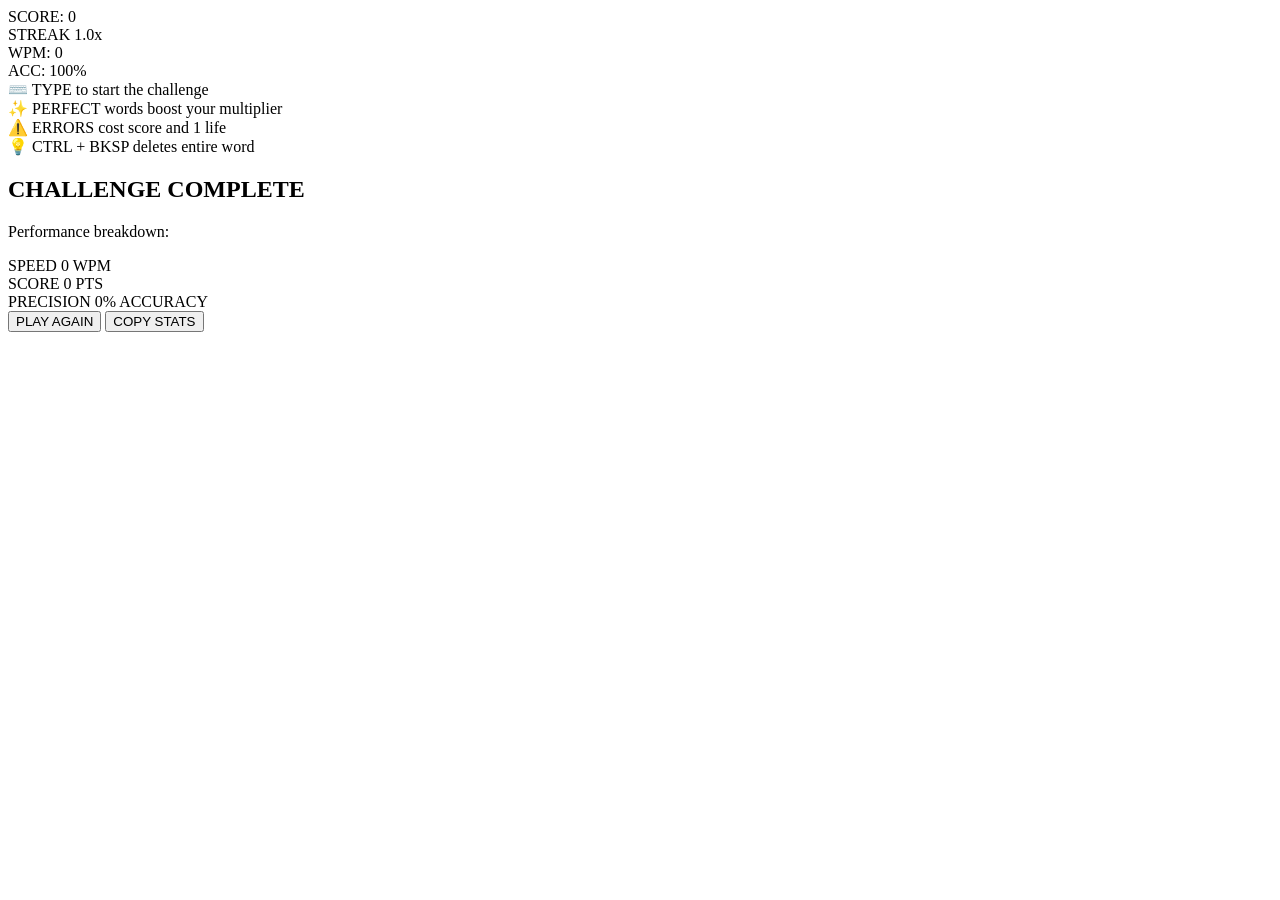
==== public/index.html @ fdff9e96 "Rename index.html to index.html" ====
<!doctypehtml><html lang=en><meta charset=UTF-8><meta content="width=device-width,initial-scale=1,maximum-scale=1,user-scalable=no"name=viewport><title>Velocity Type | 100 Word Challenge</title><link href=style.css rel=stylesheet><div id=stats><div id=lives-container><div class="active dot"></div><div class="active dot"></div><div class="active dot"></div></div><div class=stat-item>SCORE: <span class=stat-val id=score>0</span></div><div class=stat-item><div id=streak-meter><div id=streak-fill></div></div><div class=streak-label>STREAK <span id=multiplier>1.0x</span></div></div><div class=stat-item>WPM: <span class=stat-val id=wpm>0</span></div><div class=stat-item>ACC: <span class=stat-val id=live-accuracy>100</span>%</div></div><div id=game-container><div id=text-canvas><div id=cursor></div><div id=text-display></div></div></div><div id=how-to-play><div class=instruction-grid><div class=ins-item><span>⌨️ TYPE</span> to start the challenge</div><div class=ins-item><span>✨ PERFECT</span> words boost your multiplier</div><div class=ins-item><span>⚠️ ERRORS</span> cost score and 1 life</div><div class=ins-item><span>💡 CTRL + BKSP</span> deletes entire word</div></div></div><div class=hidden id=modal-overlay><div id=result-modal><h2 id=modal-title>CHALLENGE COMPLETE</h2><p id=modal-subtitle>Performance breakdown:<div class=result-grid><div class=result-card><span class=label>SPEED</span> <span class=value id=final-wpm>0</span> <span class=unit>WPM</span></div><div class=result-card><span class=label>SCORE</span> <span class=value id=final-score>0</span> <span class=unit>PTS</span></div><div class=result-card><span class=label>PRECISION</span> <span class=value id=final-accuracy>0%</span> <span class=unit>ACCURACY</span></div></div><div class=modal-actions><button class=btn-primary onclick=location.reload()>PLAY AGAIN</button> <button class=btn-secondary id=share-btn>COPY STATS</button></div></div></div><div class=ad-container><ins class=adsbygoogle data-ad-client=ca-pub-################ data-ad-format=auto data-ad-slot=########## style=display:block></ins><script>(adsbygoogle=window.adsbygoogle||[]).push({})</script></div><script src=script.js></script>
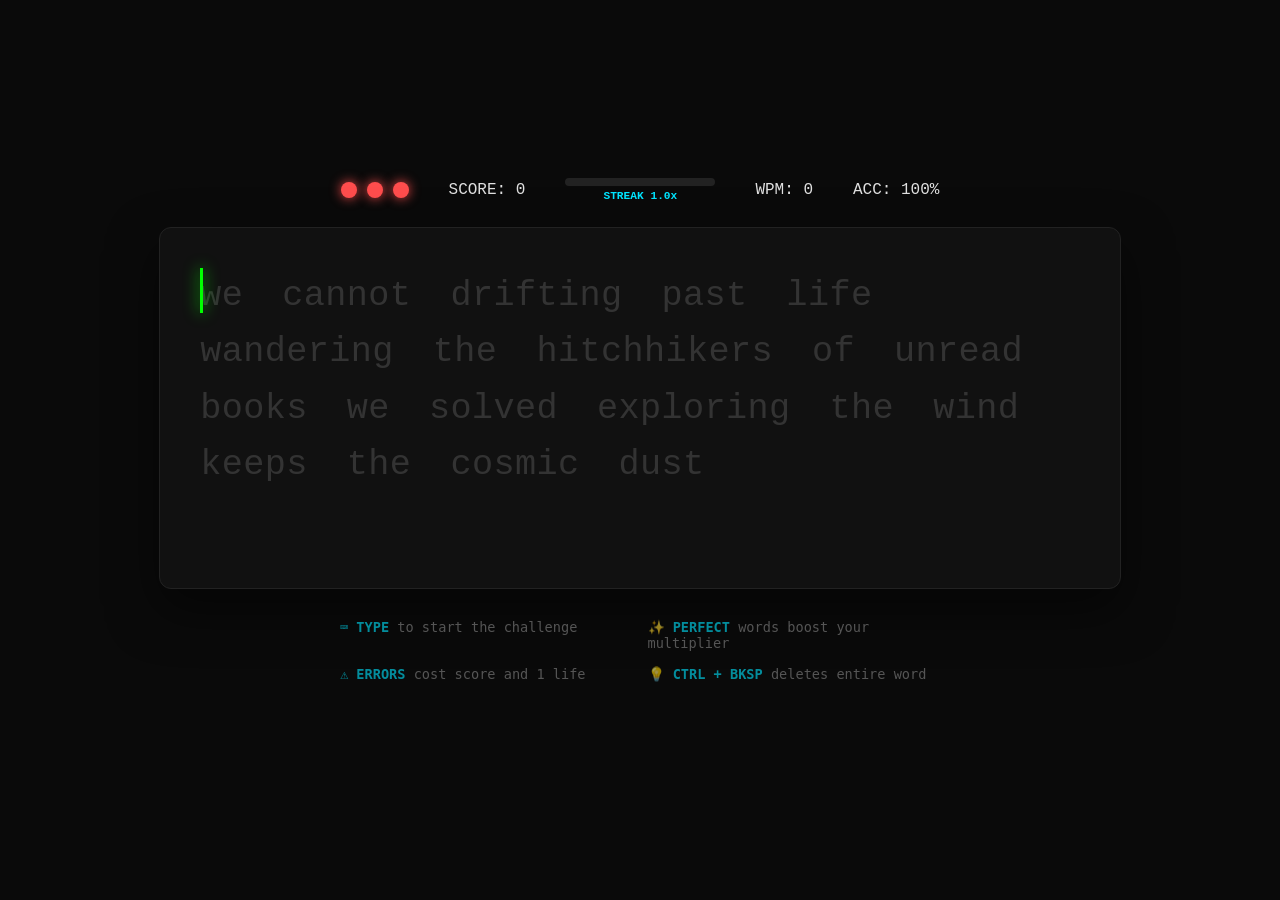
==== commit dafdbce3: "Update index.html" ====
--- a/public/index.html
+++ b/public/index.html
@@ -1 +1 @@
-<!doctypehtml><html lang=en><meta charset=UTF-8><meta content="width=device-width,initial-scale=1,maximum-scale=1,user-scalable=no"name=viewport><title>Velocity Type | 100 Word Challenge</title><link href=style.css rel=stylesheet><div id=stats><div id=lives-container><div class="active dot"></div><div class="active dot"></div><div class="active dot"></div></div><div class=stat-item>SCORE: <span class=stat-val id=score>0</span></div><div class=stat-item><div id=streak-meter><div id=streak-fill></div></div><div class=streak-label>STREAK <span id=multiplier>1.0x</span></div></div><div class=stat-item>WPM: <span class=stat-val id=wpm>0</span></div><div class=stat-item>ACC: <span class=stat-val id=live-accuracy>100</span>%</div></div><div id=game-container><div id=text-canvas><div id=cursor></div><div id=text-display></div></div></div><div id=how-to-play><div class=instruction-grid><div class=ins-item><span>⌨️ TYPE</span> to start the challenge</div><div class=ins-item><span>✨ PERFECT</span> words boost your multiplier</div><div class=ins-item><span>⚠️ ERRORS</span> cost score and 1 life</div><div class=ins-item><span>💡 CTRL + BKSP</span> deletes entire word</div></div></div><div class=hidden id=modal-overlay><div id=result-modal><h2 id=modal-title>CHALLENGE COMPLETE</h2><p id=modal-subtitle>Performance breakdown:<div class=result-grid><div class=result-card><span class=label>SPEED</span> <span class=value id=final-wpm>0</span> <span class=unit>WPM</span></div><div class=result-card><span class=label>SCORE</span> <span class=value id=final-score>0</span> <span class=unit>PTS</span></div><div class=result-card><span class=label>PRECISION</span> <span class=value id=final-accuracy>0%</span> <span class=unit>ACCURACY</span></div></div><div class=modal-actions><button class=btn-primary onclick=location.reload()>PLAY AGAIN</button> <button class=btn-secondary id=share-btn>COPY STATS</button></div></div></div><div class=ad-container><ins class=adsbygoogle data-ad-client=ca-pub-################ data-ad-format=auto data-ad-slot=########## style=display:block></ins><script>(adsbygoogle=window.adsbygoogle||[]).push({})</script></div><script src=script.js></script>
+<!doctypehtml><html lang=en><meta charset=UTF-8><meta name="google-adsense-account" content="ca-pub-7461894697845167"><meta content="width=device-width,initial-scale=1,maximum-scale=1,user-scalable=no"name=viewport><title>Velocity Type | 100 Word Challenge</title><link href=style.css rel=stylesheet><div id=stats><div id=lives-container><div class="active dot"></div><div class="active dot"></div><div class="active dot"></div></div><div class=stat-item>SCORE: <span class=stat-val id=score>0</span></div><div class=stat-item><div id=streak-meter><div id=streak-fill></div></div><div class=streak-label>STREAK <span id=multiplier>1.0x</span></div></div><div class=stat-item>WPM: <span class=stat-val id=wpm>0</span></div><div class=stat-item>ACC: <span class=stat-val id=live-accuracy>100</span>%</div></div><div id=game-container><div id=text-canvas><div id=cursor></div><div id=text-display></div></div></div><div id=how-to-play><div class=instruction-grid><div class=ins-item><span>⌨️ TYPE</span> to start the challenge</div><div class=ins-item><span>✨ PERFECT</span> words boost your multiplier</div><div class=ins-item><span>⚠️ ERRORS</span> cost score and 1 life</div><div class=ins-item><span>💡 CTRL + BKSP</span> deletes entire word</div></div></div><div class=hidden id=modal-overlay><div id=result-modal><h2 id=modal-title>CHALLENGE COMPLETE</h2><p id=modal-subtitle>Performance breakdown:<div class=result-grid><div class=result-card><span class=label>SPEED</span> <span class=value id=final-wpm>0</span> <span class=unit>WPM</span></div><div class=result-card><span class=label>SCORE</span> <span class=value id=final-score>0</span> <span class=unit>PTS</span></div><div class=result-card><span class=label>PRECISION</span> <span class=value id=final-accuracy>0%</span> <span class=unit>ACCURACY</span></div></div><div class=modal-actions><button class=btn-primary onclick=location.reload()>PLAY AGAIN</button> <button class=btn-secondary id=share-btn>COPY STATS</button></div></div></div><div class=ad-container><ins class=adsbygoogle data-ad-client=ca-pub-################ data-ad-format=auto data-ad-slot=########## style=display:block></ins><script>(adsbygoogle=window.adsbygoogle||[]).push({})</script></div><script src=script.js></script>
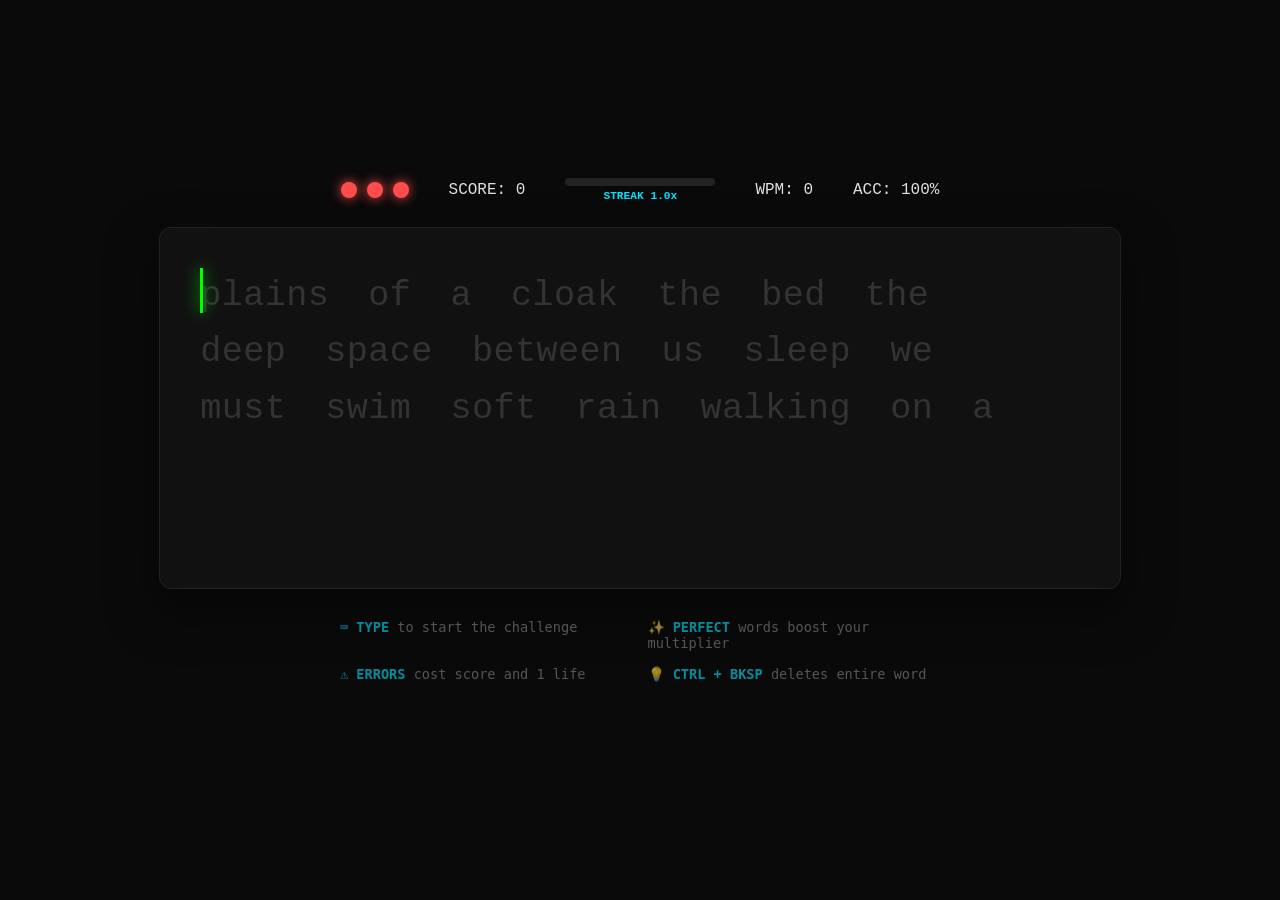
==== commit 5bfc7333: "Update index.html" ====
--- a/public/index.html
+++ b/public/index.html
@@ -1 +1 @@
-<!doctypehtml><html lang=en><meta charset=UTF-8><meta name="google-adsense-account" content="ca-pub-7461894697845167"><meta content="width=device-width,initial-scale=1,maximum-scale=1,user-scalable=no"name=viewport><title>Velocity Type | 100 Word Challenge</title><link href=style.css rel=stylesheet><div id=stats><div id=lives-container><div class="active dot"></div><div class="active dot"></div><div class="active dot"></div></div><div class=stat-item>SCORE: <span class=stat-val id=score>0</span></div><div class=stat-item><div id=streak-meter><div id=streak-fill></div></div><div class=streak-label>STREAK <span id=multiplier>1.0x</span></div></div><div class=stat-item>WPM: <span class=stat-val id=wpm>0</span></div><div class=stat-item>ACC: <span class=stat-val id=live-accuracy>100</span>%</div></div><div id=game-container><div id=text-canvas><div id=cursor></div><div id=text-display></div></div></div><div id=how-to-play><div class=instruction-grid><div class=ins-item><span>⌨️ TYPE</span> to start the challenge</div><div class=ins-item><span>✨ PERFECT</span> words boost your multiplier</div><div class=ins-item><span>⚠️ ERRORS</span> cost score and 1 life</div><div class=ins-item><span>💡 CTRL + BKSP</span> deletes entire word</div></div></div><div class=hidden id=modal-overlay><div id=result-modal><h2 id=modal-title>CHALLENGE COMPLETE</h2><p id=modal-subtitle>Performance breakdown:<div class=result-grid><div class=result-card><span class=label>SPEED</span> <span class=value id=final-wpm>0</span> <span class=unit>WPM</span></div><div class=result-card><span class=label>SCORE</span> <span class=value id=final-score>0</span> <span class=unit>PTS</span></div><div class=result-card><span class=label>PRECISION</span> <span class=value id=final-accuracy>0%</span> <span class=unit>ACCURACY</span></div></div><div class=modal-actions><button class=btn-primary onclick=location.reload()>PLAY AGAIN</button> <button class=btn-secondary id=share-btn>COPY STATS</button></div></div></div><div class=ad-container><ins class=adsbygoogle data-ad-client=ca-pub-################ data-ad-format=auto data-ad-slot=########## style=display:block></ins><script>(adsbygoogle=window.adsbygoogle||[]).push({})</script></div><script src=script.js></script>
+<!doctypehtml><html lang=en><script async src="https://pagead2.googlesyndication.com/pagead/js/adsbygoogle.js?client=ca-pub-7461894697845167"crossorigin="anonymous"></script><meta charset=UTF-8><meta name="google-adsense-account" content="ca-pub-7461894697845167"><meta content="width=device-width,initial-scale=1,maximum-scale=1,user-scalable=no"name=viewport><title>Velocity Type | 100 Word Challenge</title><link href=style.css rel=stylesheet><div id=stats><div id=lives-container><div class="active dot"></div><div class="active dot"></div><div class="active dot"></div></div><div class=stat-item>SCORE: <span class=stat-val id=score>0</span></div><div class=stat-item><div id=streak-meter><div id=streak-fill></div></div><div class=streak-label>STREAK <span id=multiplier>1.0x</span></div></div><div class=stat-item>WPM: <span class=stat-val id=wpm>0</span></div><div class=stat-item>ACC: <span class=stat-val id=live-accuracy>100</span>%</div></div><div id=game-container><div id=text-canvas><div id=cursor></div><div id=text-display></div></div></div><div id=how-to-play><div class=instruction-grid><div class=ins-item><span>⌨️ TYPE</span> to start the challenge</div><div class=ins-item><span>✨ PERFECT</span> words boost your multiplier</div><div class=ins-item><span>⚠️ ERRORS</span> cost score and 1 life</div><div class=ins-item><span>💡 CTRL + BKSP</span> deletes entire word</div></div></div><div class=hidden id=modal-overlay><div id=result-modal><h2 id=modal-title>CHALLENGE COMPLETE</h2><p id=modal-subtitle>Performance breakdown:<div class=result-grid><div class=result-card><span class=label>SPEED</span> <span class=value id=final-wpm>0</span> <span class=unit>WPM</span></div><div class=result-card><span class=label>SCORE</span> <span class=value id=final-score>0</span> <span class=unit>PTS</span></div><div class=result-card><span class=label>PRECISION</span> <span class=value id=final-accuracy>0%</span> <span class=unit>ACCURACY</span></div></div><div class=modal-actions><button class=btn-primary onclick=location.reload()>PLAY AGAIN</button> <button class=btn-secondary id=share-btn>COPY STATS</button></div></div></div><div class=ad-container><ins class=adsbygoogle data-ad-client=ca-pub-################ data-ad-format=auto data-ad-slot=########## style=display:block></ins><script>(adsbygoogle=window.adsbygoogle||[]).push({})</script></div><script src=script.js></script>
